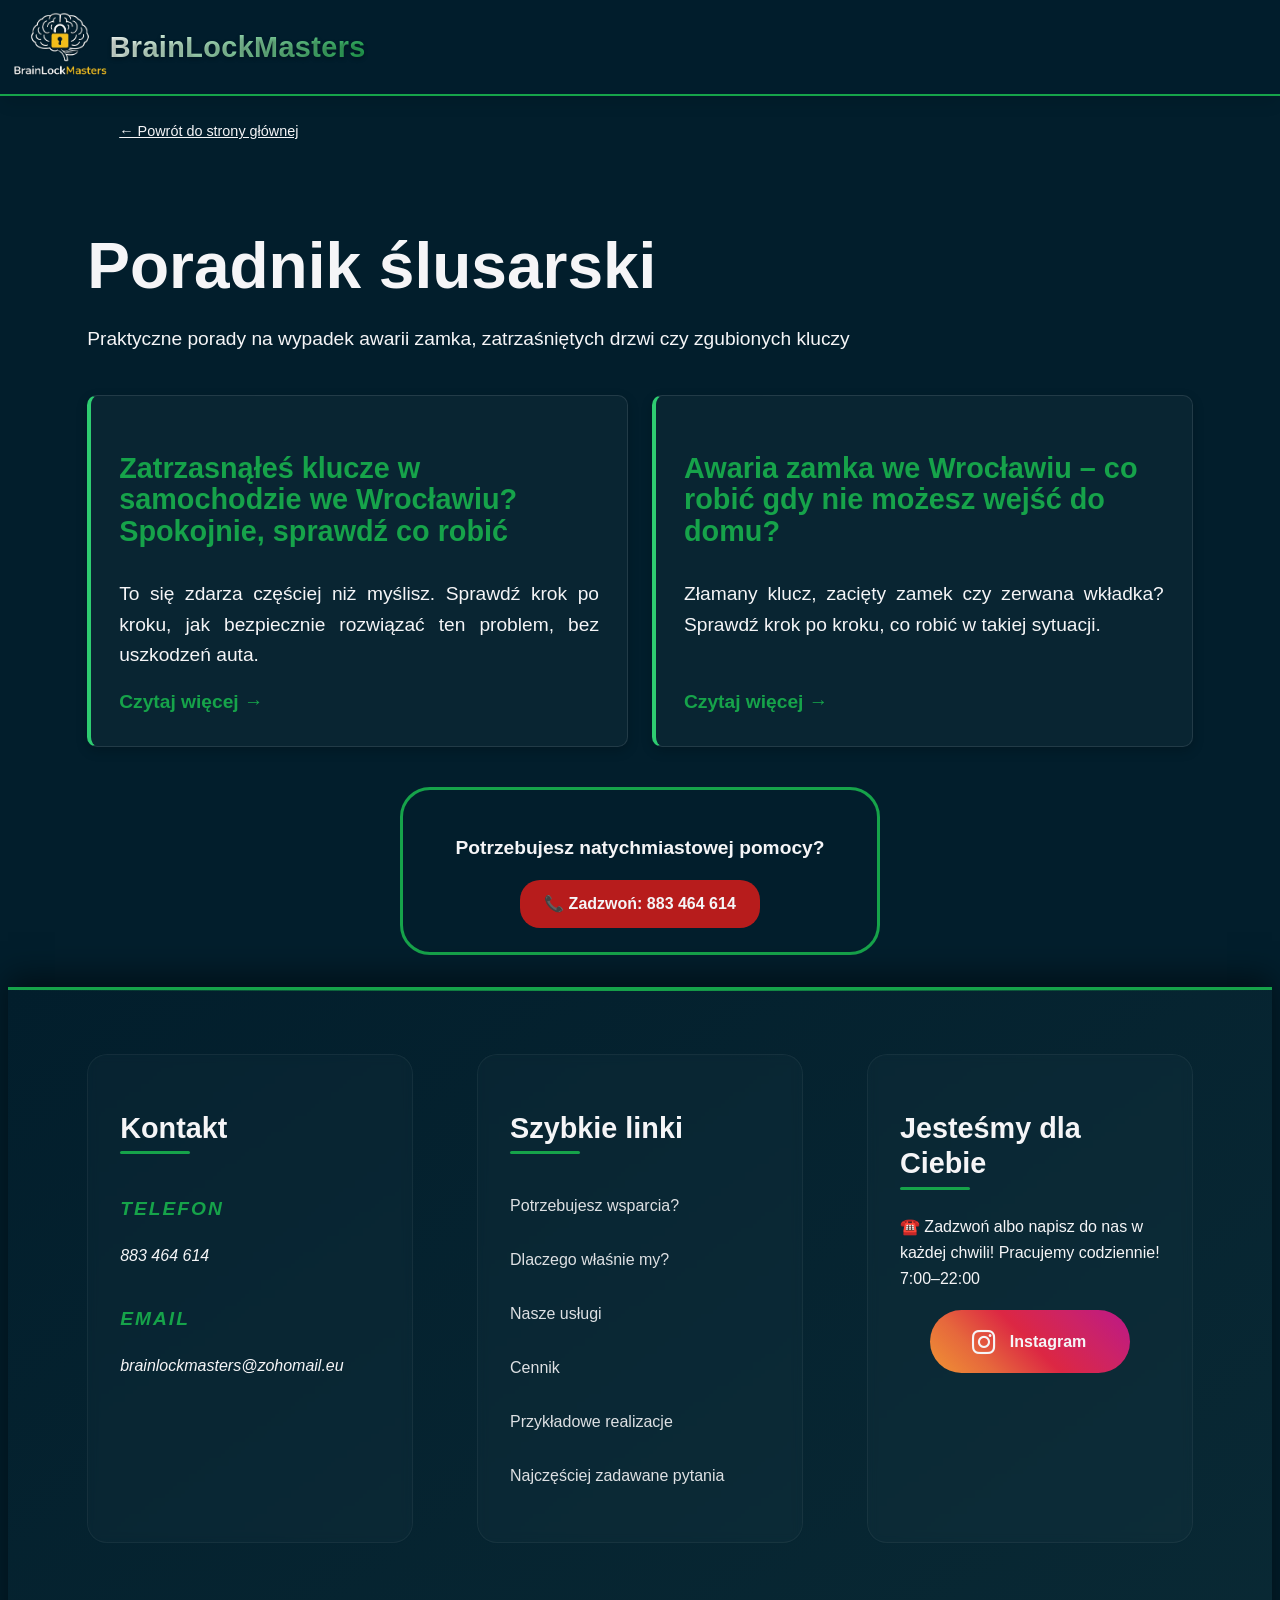
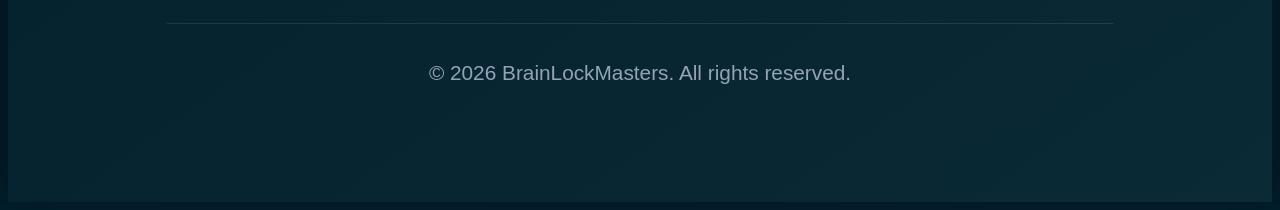
==== blog/index.html @ 02ec4ed9 "Adding blog index and 1 more article, also adjusting previous one" ====
<!DOCTYPE html>
<html lang="pl">
<head>
	<meta charset="utf-8" />
	<meta name="viewport" content="width=device-width, initial-scale=1" />
	<title>Poradnik ślusarski – Blog BrainLockMasters Wrocław</title>
	<meta name="description" content="Praktyczne poradniki dotyczące awarii zamków, zatrzaśniętych drzwi i zgubionych kluczy we Wrocławiu. Sprawdź co robić krok po kroku." />
	<meta name="robots" content="index, follow" />
	<link rel="canonical" href="https://brainlockmasters.pl/blog" />
	<link rel="stylesheet" href="/assets/css/brainlockmasters.css" />

	<!-- Open Graph -->
	<meta property="og:title" content="Poradnik ślusarski – Blog BrainLockMasters" />
	<meta property="og:description" content="Praktyczne poradniki dotyczące awarii zamków, zatrzaśniętych drzwi i zgubionych kluczy we Wrocławiu." />
	<meta property="og:type" content="website" />
	<meta property="og:url" content="https://brainlockmasters.pl/blog" />
	<meta property="og:image" content="https://brainlockmasters.pl/images/logo.webp" />
	<meta property="og:locale" content="pl_PL" />

	<!-- Google tag -->
	<script async src="https://www.googletagmanager.com/gtag/js?id=G-25R4T72WKW"></script>
	<script>
		window.dataLayer = window.dataLayer || [];
		function gtag(){dataLayer.push(arguments);}
		gtag('js', new Date());
		gtag('config', 'G-25R4T72WKW');
		gtag('config', 'AW-18084168114');
	</script>

	<link rel="icon" type="image/x-icon" href="/images/logo2.webp" />
</head>
<body>

	<!-- Top Nav Bar -->
	<header class="topbar" role="banner">
		<div class="container nav-flex">
			<div class="logo">
				<a href="/" aria-label="Strona główna BrainLockMasters">
					<img src="/images/logo.webp" alt="BrainLockMasters" class="logo-img">
					<span class="logo-text">BrainLockMasters</span>
				</a>
			</div>
			<div class="nav-right">
				<a href="tel:+48883464614" class="button desktop-call" aria-label="Zadzwoń do nas">📞 883 464 614</a>
			</div>
		</div>
	</header>

	<main>
		<section id="blog-archive" role="region" aria-labelledby="blog-archive-heading">
			<div class="container">
				<a href="/" class="back-link">← Powrót do strony głównej</a>

				<header class="major">
					<h1 id="blog-archive-heading">Poradnik ślusarski</h1>
					<p>Praktyczne porady na wypadek awarii zamka, zatrzaśniętych drzwi czy zgubionych kluczy</p>
				</header>

				<div class="blog-grid">

					<article class="blog-card">
						<h3><a href="/blog/zatrzasniete-klucze-w-samochodzie-wroclaw">Zatrzasnąłeś klucze w samochodzie we Wrocławiu? Spokojnie, sprawdź co robić</a></h3>
						<p>To się zdarza częściej niż myślisz. Sprawdź krok po kroku, jak bezpiecznie rozwiązać ten problem, bez uszkodzeń auta.</p>
						<a href="/blog/zatrzasniete-klucze-w-samochodzie-wroclaw" class="read-more">Czytaj więcej →</a>
					</article>
					
					<article class="blog-card">
						<h3><a href="/blog/awaria-zamka-we-wroclawiu-co-robic-gdy-nie-mozesz-wejsc-do-domu">Awaria zamka we Wrocławiu – co robić gdy nie możesz wejść do domu?</a></h3>
						<p>Złamany klucz, zacięty zamek czy zerwana wkładka? Sprawdź krok po kroku, co robić w takiej sytuacji.</p>
						<a href="/blog/awaria-zamka-we-wroclawiu-co-robic-gdy-nie-mozesz-wejsc-do-domu" class="read-more">Czytaj więcej →</a>
					</article>
				</div>

				<aside class="call-cta">
					<p data-i18n="call.text">Potrzebujesz natychmiastowej pomocy?</p>
						<a href="tel:+48883464614" class="call-phone-btn" onclick="return gtag_report_conversion(this.href);">📞 Zadzwoń: 883 464 614</a>
				</aside>

					<!-- Event snippet for Kontakt Telefoniczny conversion page -->
					<script>
					function gtag_report_conversion(url) {
					var callback = function () {
						if (typeof(url) != 'undefined') {
						window.location = url;
						}
					};
					gtag('event', 'conversion', {
						'send_to': 'AW-18084168114/nNSRCPDz-9wcELKDmq9D',
						'value': 1.0,
						'currency': 'PLN',
						'event_callback': callback
					});
					return false;
					}
					</script>
			</div>
		</section>
	</main>

	<!-- Footer -->
	<footer id="footer" role="contentinfo">
		<div class="container">
			<div class="footer-grid">
				<section class="footer-section">
					<h2>Kontakt</h2>
					<address>
						<ul class="contact">
							<li>
								<h3>Telefon</h3>
								<p><a href="tel:+48883464614" class="footer-phone">883 464 614</a></p>
							</li>
							<li>
								<h3>Email</h3>
								<p><a href="mailto:brainlockmasters@zohomail.eu">brainlockmasters@zohomail.eu</a></p>
							</li>
						</ul>
					</address>
				</section>
				<section class="footer-section">
					<h2>Szybkie linki</h2>
					<ul class="footer-links">
						<li><a href="/#banner" data-i18n="footer.needhelp">Potrzebujesz wsparcia?</a></li>
						<li><a href="/#why-us" data-i18n="footer.why-us">Dlaczego właśnie my?</a></li>
						<li><a href="/#services" data-i18n="footer.services">Nasze usługi</a></li>
						<li><a href="/#prices" data-i18n="footer.prices">Cennik</a></li>
						<li><a href="/#projects" data-i18n="footer.projects">Przykładowe realizacje</a></li>
						<li><a href="/#faq-section" data-i18n="footer.faq">Najczęściej zadawane pytania</a></li>
					</ul>
				</section>
				<section class="footer-section">
					<h2>Jesteśmy dla Ciebie</h2>
					<p>☎️ Zadzwoń albo napisz do nas w każdej chwili!
						Pracujemy codziennie! 7:00–22:00
					</p>
					<ul class="social">
						<li>
							<a href="https://www.instagram.com/brainlockmasters_wroclaw/" target="_blank" rel="noopener" aria-label="Instagram" class="btn-instagram">
								<i class="fab fa-instagram"></i>
								<span>Instagram</span>
							</a>
						</li>
					</ul>
				</section>
			</div>
			<div class="copyright">
				<p>&copy; 2026 BrainLockMasters. All rights reserved.</p>
			</div>
		</div>
	</footer>

	<!-- Mobile Call Button -->
	<div class="mobile-call">
		<a href="tel:+48883464614" aria-label="Zadzwoń teraz">
			📞 ZADZWOŃ TERAZ - 883 464 614
		</a>
	</div>

</body>
</html>
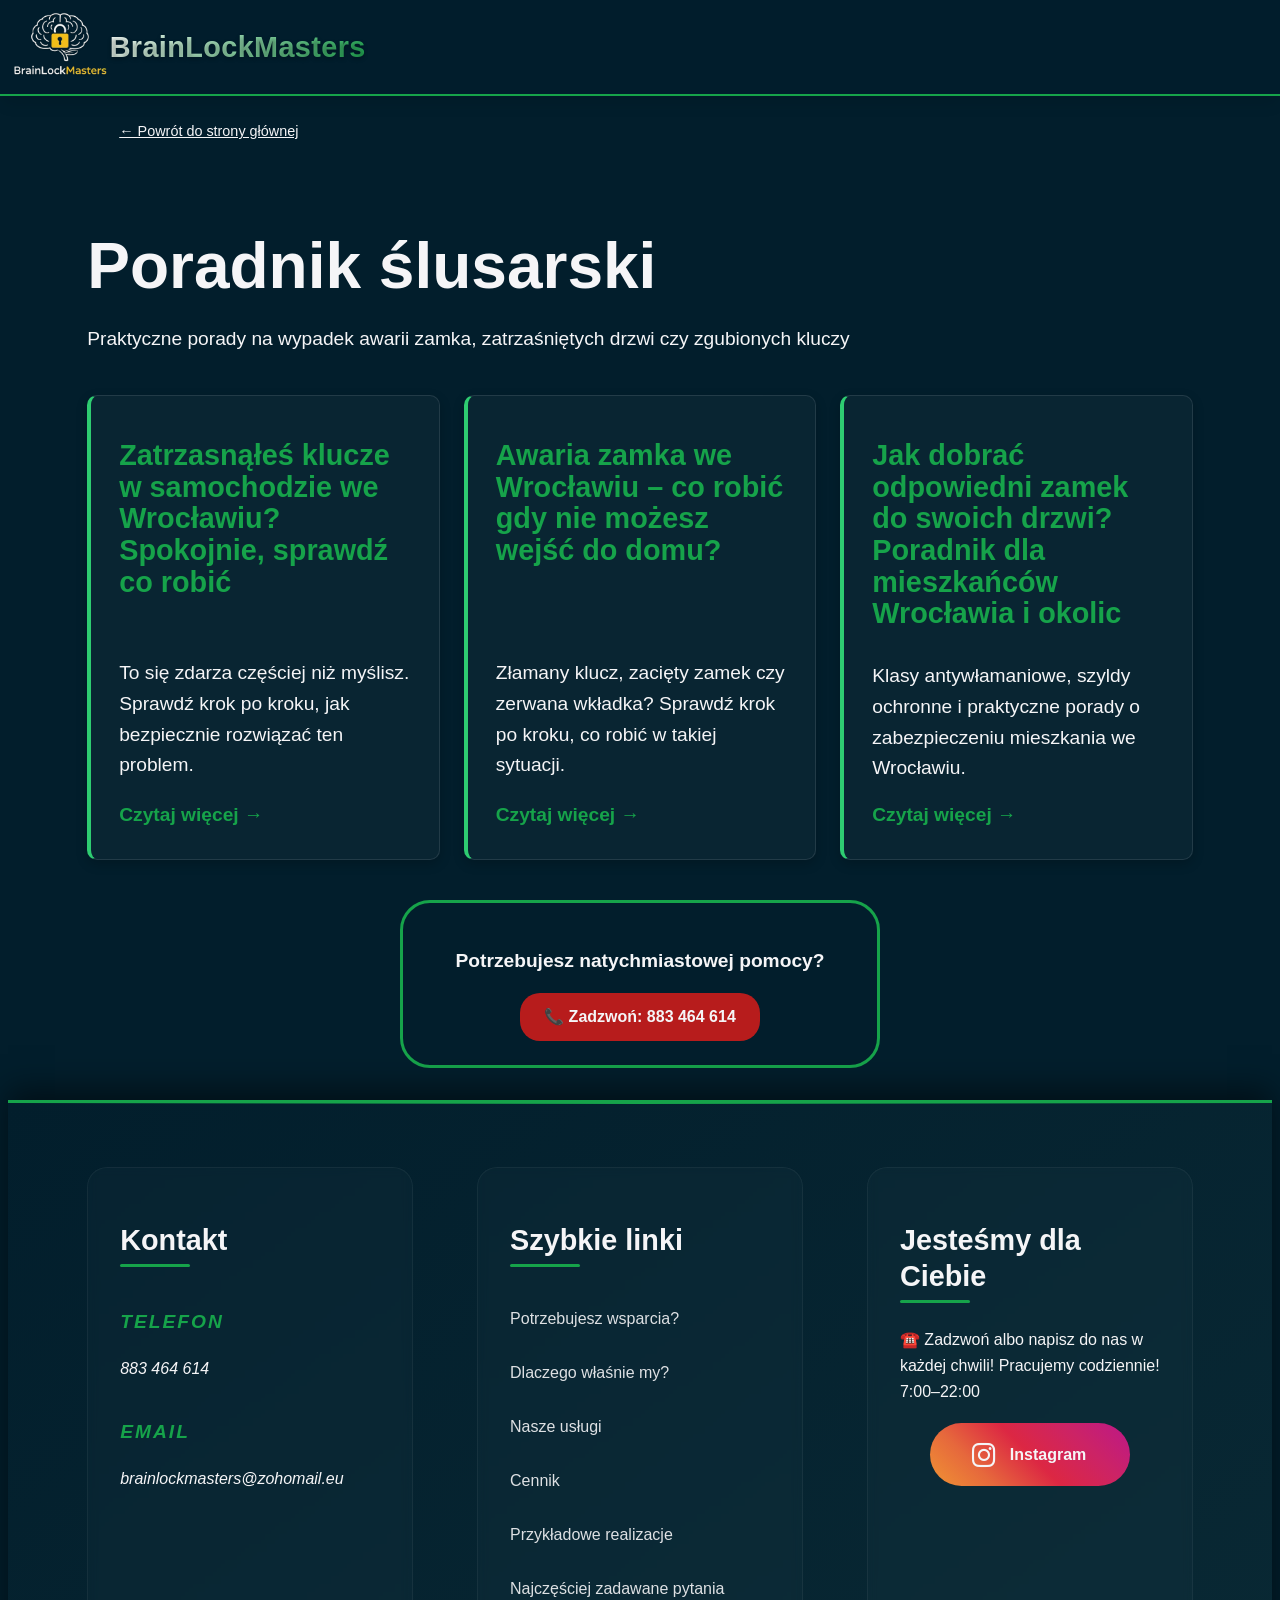
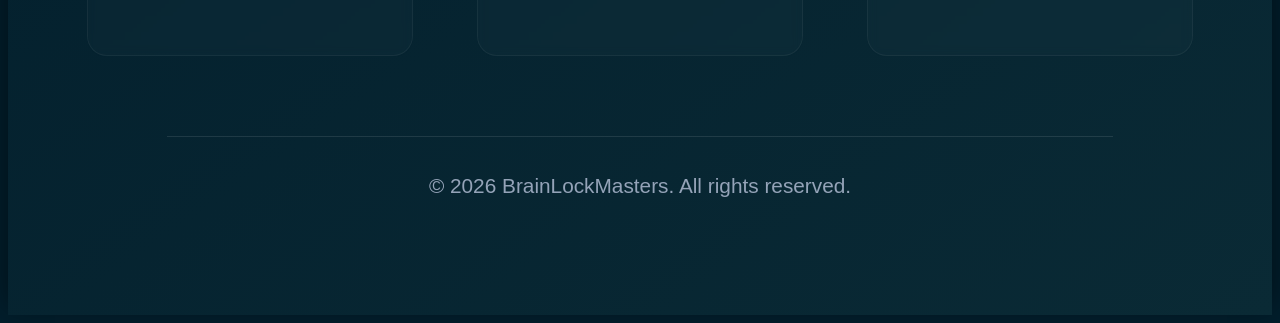
==== commit 5553c220: "adjusting css, adding missing article, improvement of functionality" ====
--- a/blog/index.html
+++ b/blog/index.html
@@ -6,14 +6,14 @@
 	<title>Poradnik ślusarski – Blog BrainLockMasters Wrocław</title>
 	<meta name="description" content="Praktyczne poradniki dotyczące awarii zamków, zatrzaśniętych drzwi i zgubionych kluczy we Wrocławiu. Sprawdź co robić krok po kroku." />
 	<meta name="robots" content="index, follow" />
-	<link rel="canonical" href="https://brainlockmasters.pl/blog" />
+	<link rel="canonical" href="https://brainlockmasters.pl/blog/" />
 	<link rel="stylesheet" href="/assets/css/brainlockmasters.css" />
 
 	<!-- Open Graph -->
 	<meta property="og:title" content="Poradnik ślusarski – Blog BrainLockMasters" />
 	<meta property="og:description" content="Praktyczne poradniki dotyczące awarii zamków, zatrzaśniętych drzwi i zgubionych kluczy we Wrocławiu." />
 	<meta property="og:type" content="website" />
-	<meta property="og:url" content="https://brainlockmasters.pl/blog" />
+	<meta property="og:url" content="https://brainlockmasters.pl/blog/" />
 	<meta property="og:image" content="https://brainlockmasters.pl/images/logo.webp" />
 	<meta property="og:locale" content="pl_PL" />
 
@@ -60,7 +60,7 @@
 
 					<article class="blog-card">
 						<h3><a href="/blog/zatrzasniete-klucze-w-samochodzie-wroclaw">Zatrzasnąłeś klucze w samochodzie we Wrocławiu? Spokojnie, sprawdź co robić</a></h3>
-						<p>To się zdarza częściej niż myślisz. Sprawdź krok po kroku, jak bezpiecznie rozwiązać ten problem, bez uszkodzeń auta.</p>
+						<p>To się zdarza częściej niż myślisz. Sprawdź krok po kroku, jak bezpiecznie rozwiązać ten problem.</p>
 						<a href="/blog/zatrzasniete-klucze-w-samochodzie-wroclaw" class="read-more">Czytaj więcej →</a>
 					</article>
 					
@@ -68,6 +68,12 @@
 						<h3><a href="/blog/awaria-zamka-we-wroclawiu-co-robic-gdy-nie-mozesz-wejsc-do-domu">Awaria zamka we Wrocławiu – co robić gdy nie możesz wejść do domu?</a></h3>
 						<p>Złamany klucz, zacięty zamek czy zerwana wkładka? Sprawdź krok po kroku, co robić w takiej sytuacji.</p>
 						<a href="/blog/awaria-zamka-we-wroclawiu-co-robic-gdy-nie-mozesz-wejsc-do-domu" class="read-more">Czytaj więcej →</a>
+					</article>
+
+					<article class="blog-card">
+						<h3><a href="/blog/jak-wybrac-dobry-zamek-do-drzwi-wroclaw">Jak dobrać odpowiedni zamek do swoich drzwi? Poradnik dla mieszkańców Wrocławia i okolic</a></h3>
+						<p>Klasy antywłamaniowe, szyldy ochronne i praktyczne porady o zabezpieczeniu mieszkania we Wrocławiu.</p>
+						<a href="/blog/jak-wybrac-dobry-zamek-do-drzwi-wroclaw" class="read-more">Czytaj więcej →</a>
 					</article>
 				</div>
 
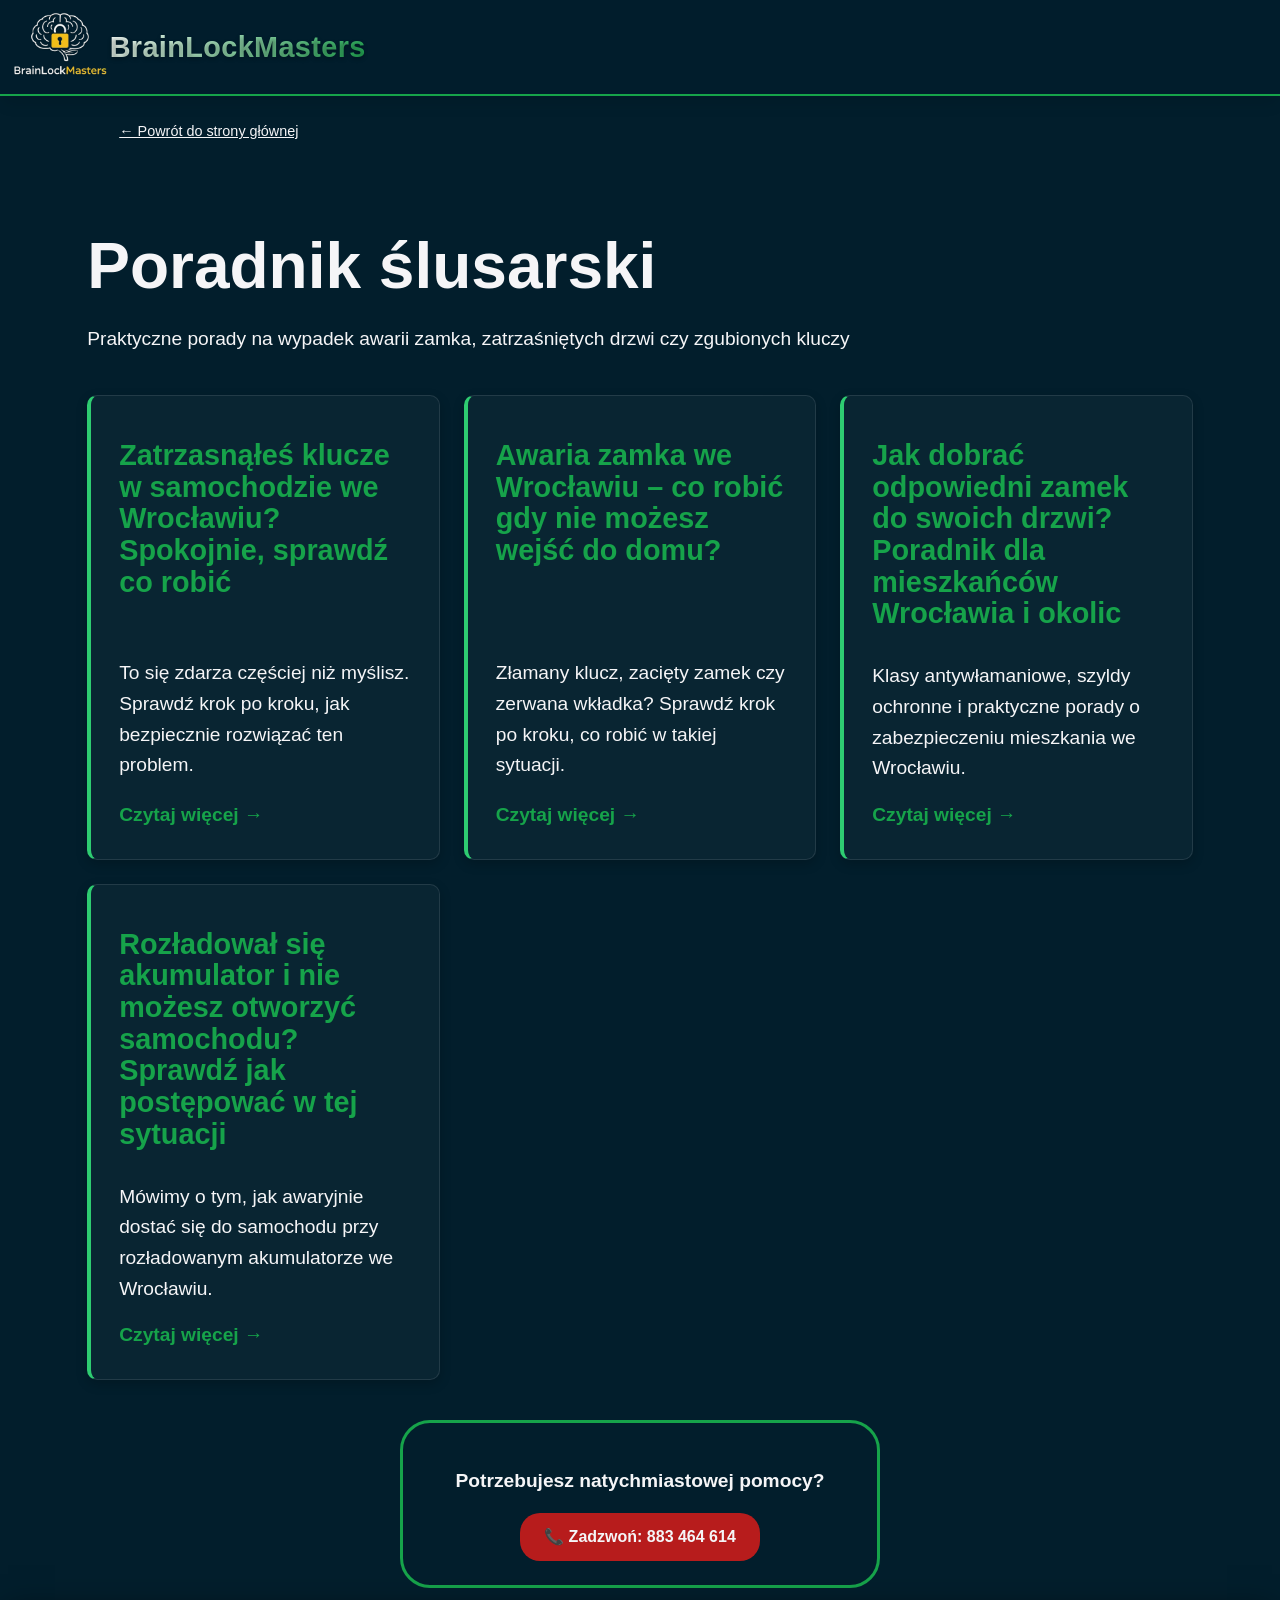
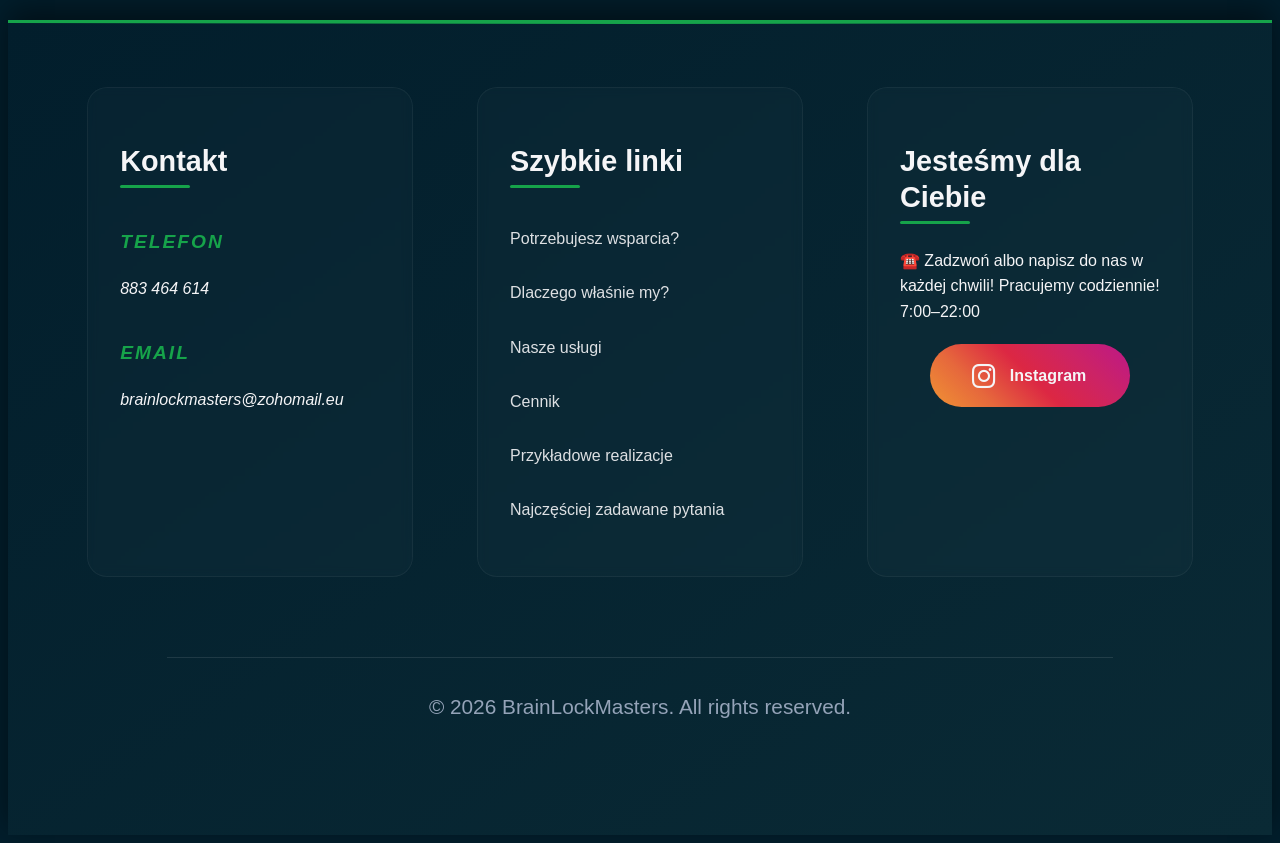
==== commit b5b13752: "new article" ====
--- a/blog/index.html
+++ b/blog/index.html
@@ -74,6 +74,12 @@
 						<h3><a href="/blog/jak-wybrac-dobry-zamek-do-drzwi-wroclaw">Jak dobrać odpowiedni zamek do swoich drzwi? Poradnik dla mieszkańców Wrocławia i okolic</a></h3>
 						<p>Klasy antywłamaniowe, szyldy ochronne i praktyczne porady o zabezpieczeniu mieszkania we Wrocławiu.</p>
 						<a href="/blog/jak-wybrac-dobry-zamek-do-drzwi-wroclaw" class="read-more">Czytaj więcej →</a>
+					</article>
+
+					<article class="blog-card">
+						<h3><a href="/blog/rozladowany-akumulator-jak-otworzyc-samochod-wroclaw">Rozładował się akumulator i nie możesz otworzyć samochodu? Sprawdź jak postępować w tej sytuacji</a></h3>
+						<p>Mówimy o tym, jak awaryjnie dostać się do samochodu przy rozładowanym akumulatorze we Wrocławiu.</p>
+						<a href="/blog/rozladowany-akumulator-jak-otworzyc-samochod-wroclaw" class="read-more">Czytaj więcej →</a>
 					</article>
 				</div>
 
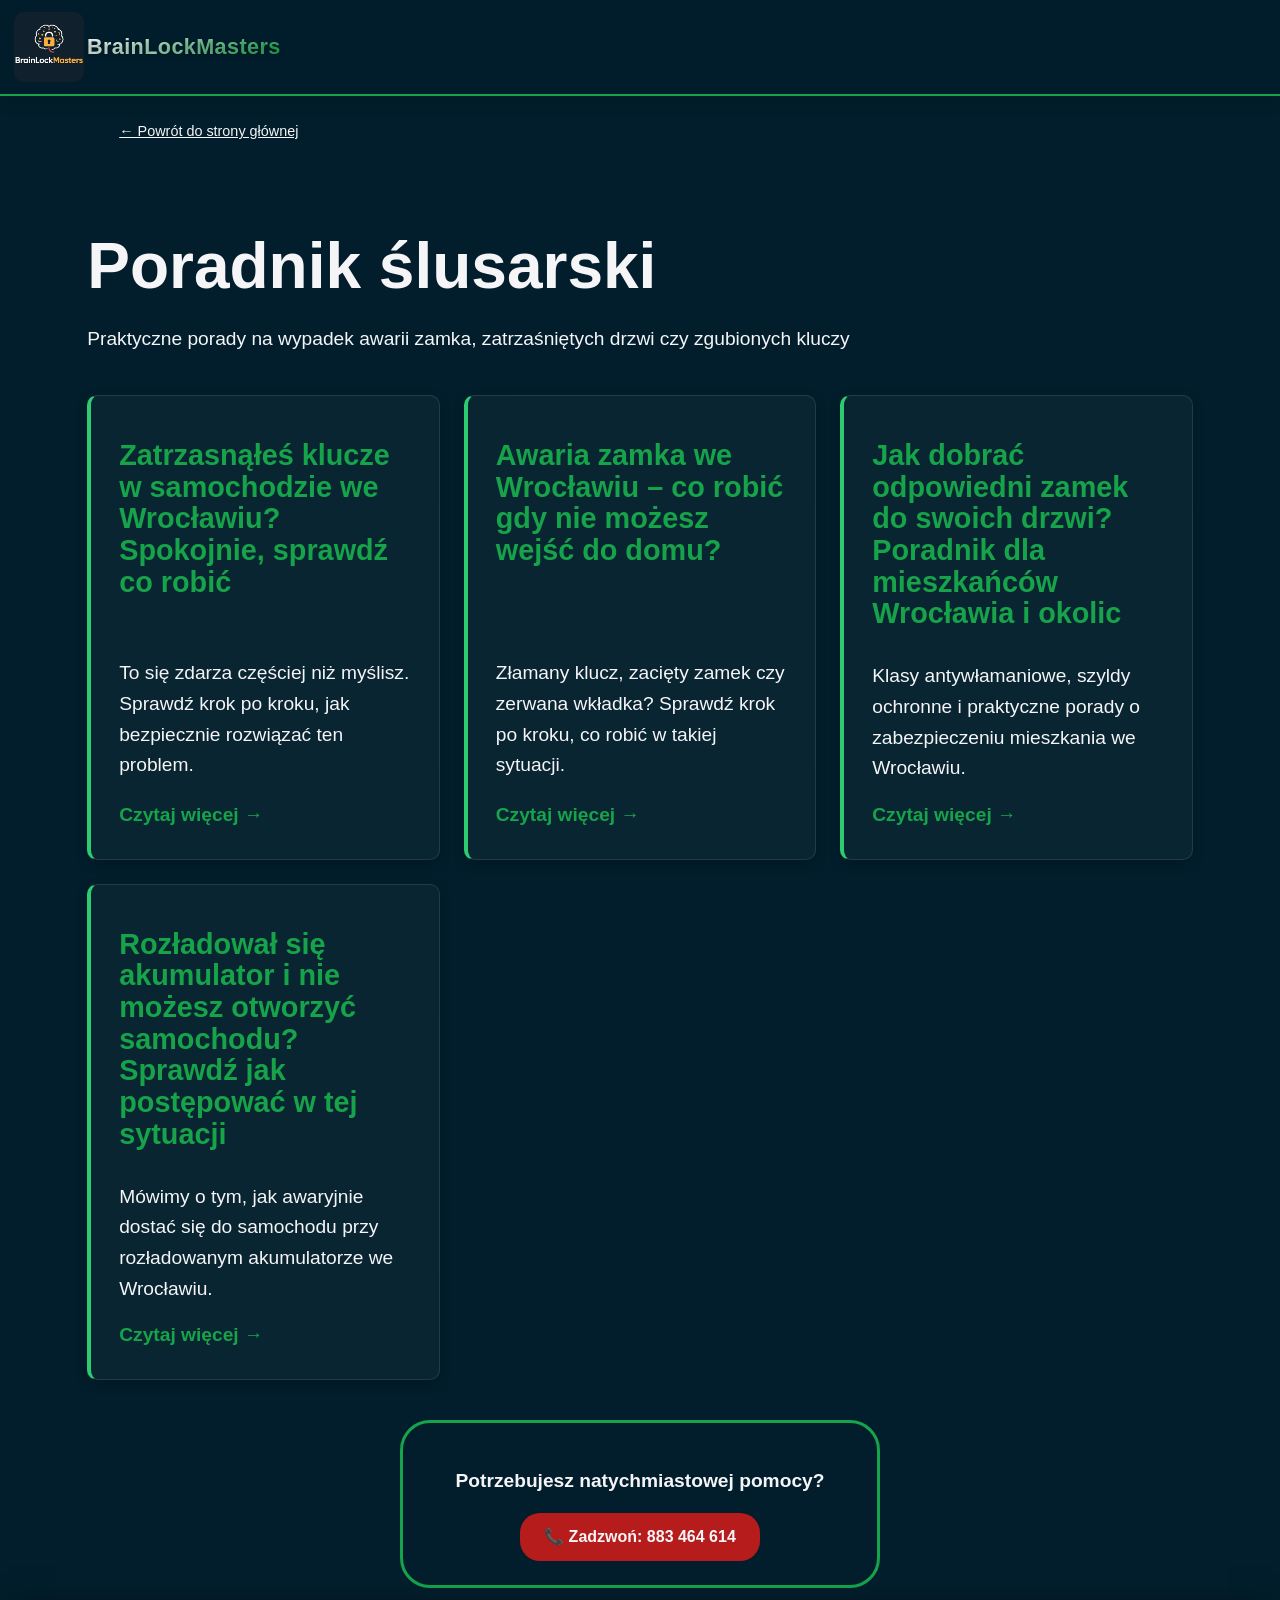
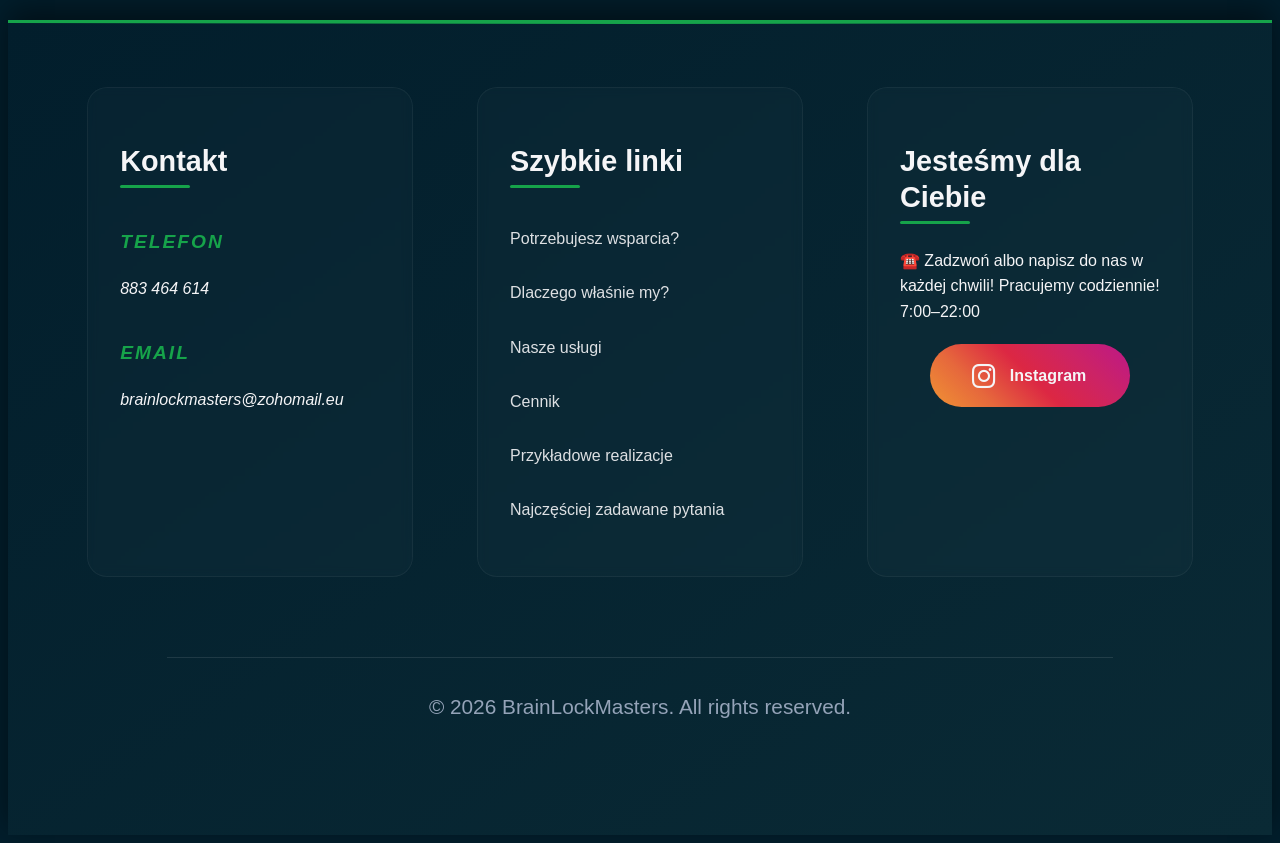
==== commit e4b8cc3d: "adding new blog article and many smaller changes of page enhancement" ====
--- a/blog/index.html
+++ b/blog/index.html
@@ -14,7 +14,7 @@
 	<meta property="og:description" content="Praktyczne poradniki dotyczące awarii zamków, zatrzaśniętych drzwi i zgubionych kluczy we Wrocławiu." />
 	<meta property="og:type" content="website" />
 	<meta property="og:url" content="https://brainlockmasters.pl/blog/" />
-	<meta property="og:image" content="https://brainlockmasters.pl/images/logo.webp" />
+	<meta property="og:image" content="https://brainlockmasters.pl/images/logo_square.webp" />
 	<meta property="og:locale" content="pl_PL" />
 
 	<!-- Google tag -->
@@ -36,7 +36,7 @@
 		<div class="container nav-flex">
 			<div class="logo">
 				<a href="/" aria-label="Strona główna BrainLockMasters">
-					<img src="/images/logo.webp" alt="BrainLockMasters" class="logo-img">
+					<img src="/images/logo_square.webp" alt="BrainLockMasters" class="logo-img">
 					<span class="logo-text">BrainLockMasters</span>
 				</a>
 			</div>
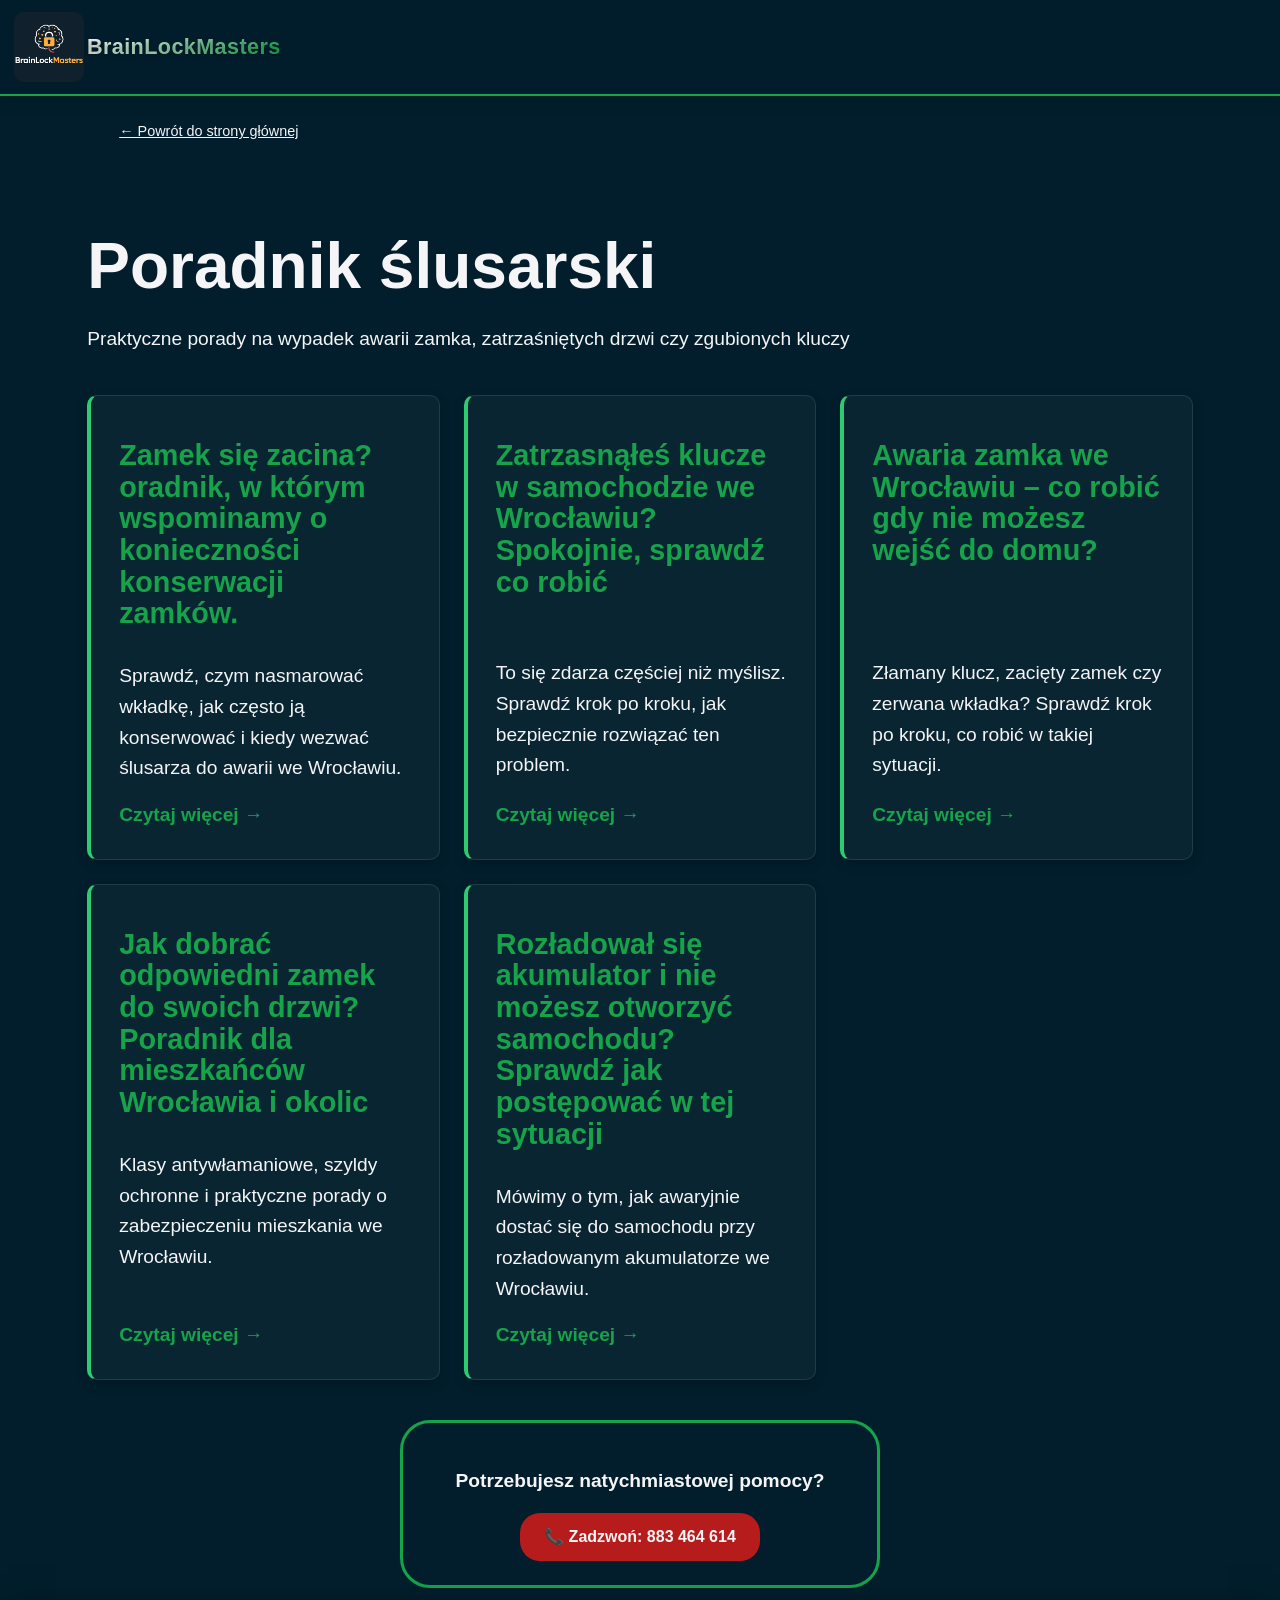
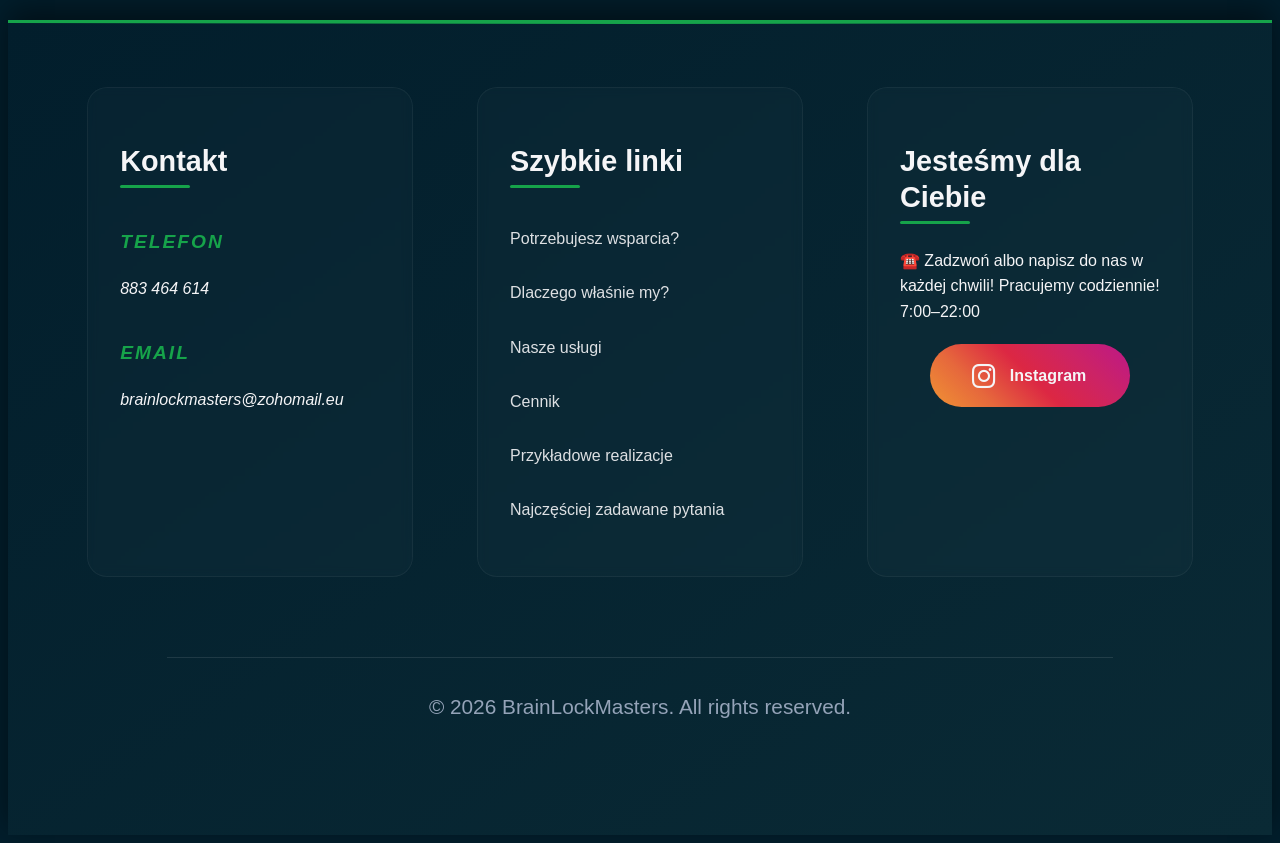
==== commit 0c4187f6: "dodanie artykulu do bloga i upd sitemap" ====
--- a/blog/index.html
+++ b/blog/index.html
@@ -57,6 +57,12 @@
 				</header>
 
 				<div class="blog-grid">
+
+					<article class="blog-card">
+						<h3><a href="/blog/czym-smarowac-zamek">Zamek się zacina? oradnik, w którym wspominamy o konieczności konserwacji zamków.</a></h3>
+						<p>Sprawdź, czym nasmarować wkładkę, jak często ją konserwować i kiedy wezwać ślusarza do awarii we Wrocławiu.</p>
+						<a href="/blog/czym-smarowac-zamek" class="read-more">Czytaj więcej →</a>
+					</article>
 
 					<article class="blog-card">
 						<h3><a href="/blog/zatrzasniete-klucze-w-samochodzie-wroclaw">Zatrzasnąłeś klucze w samochodzie we Wrocławiu? Spokojnie, sprawdź co robić</a></h3>
